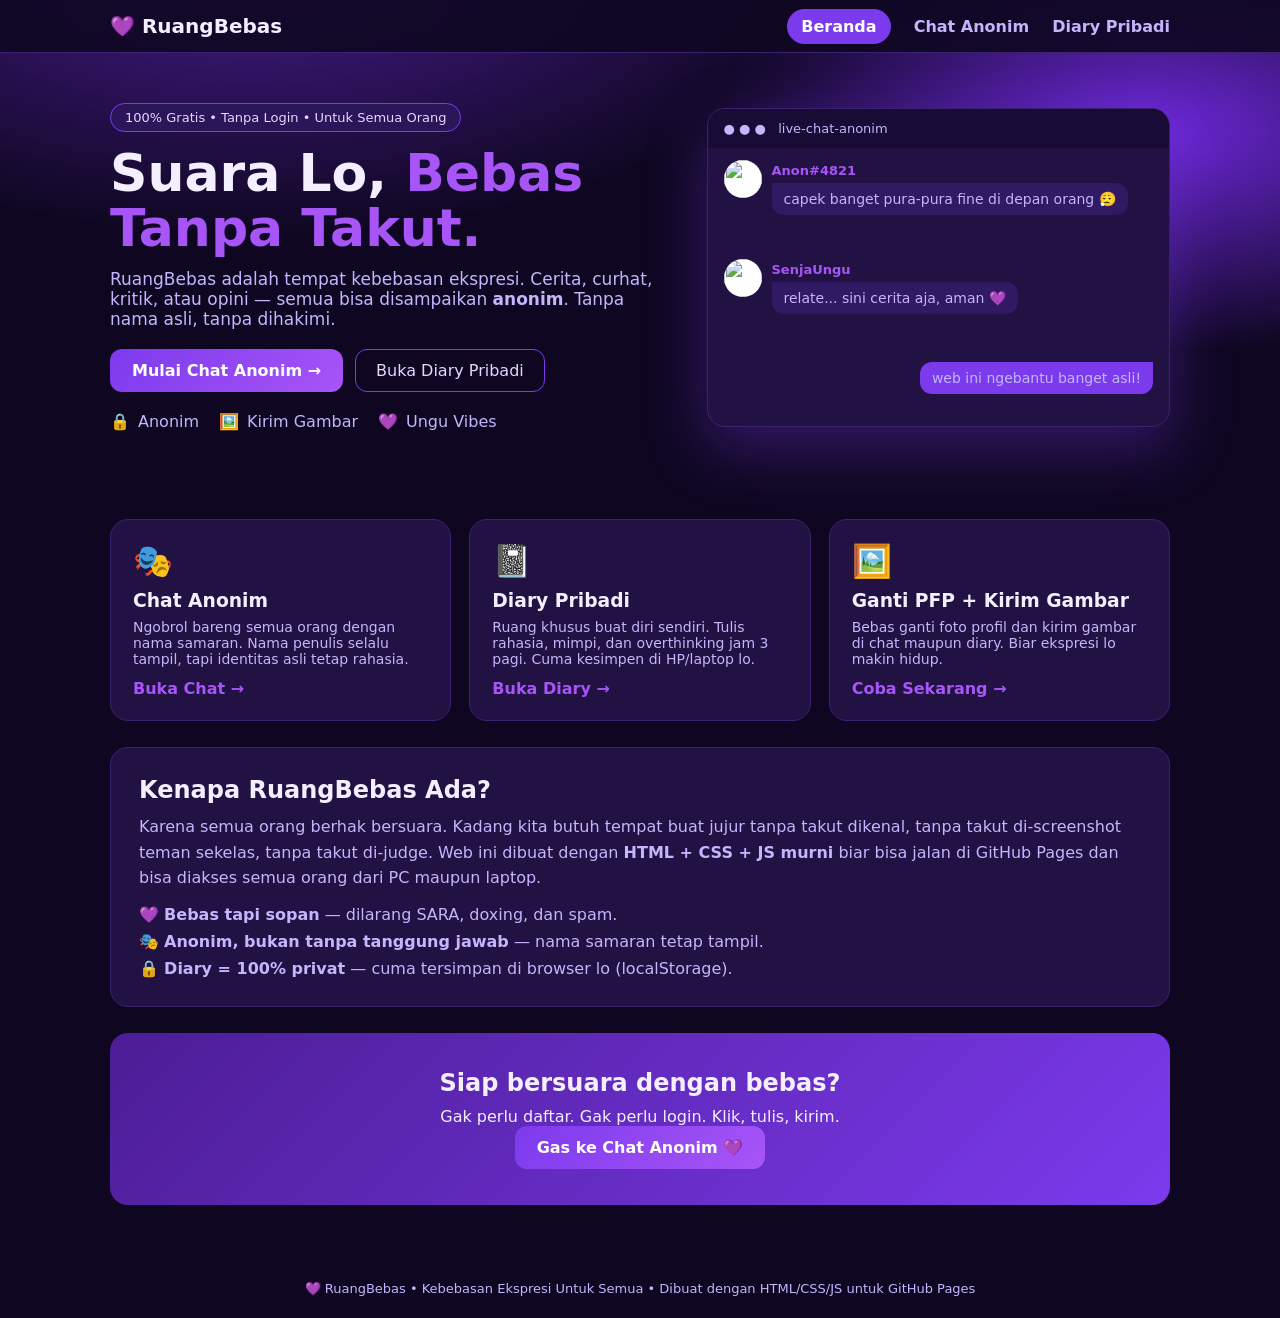
==== index.html @ cf0ca7a7 "lo" ====
<!DOCTYPE html>
<html lang="id">
<head>
<meta charset="UTF-8">
<meta name="viewport" content="width=device-width, initial-scale=1.0">
<title>RuangBebas — Kebebasan Ekspresi Anonim</title>
<link rel="stylesheet" href="style.css">
</head>
<body>
<nav class="nav">
  <div class="nav-inner">
    <a href="index.html" class="logo">💜 RuangBebas</a>
    <div class="nav-links">
      <a href="index.html" class="active">Beranda</a>
      <a href="chat.html">Chat Anonim</a>
      <a href="diary.html">Diary Pribadi</a>
    </div>
  </div>
</nav>

<header class="hero">
  <div class="hero-inner">
    <div class="hero-text">
      <span class="badge">100% Gratis • Tanpa Login • Untuk Semua Orang</span>
      <h1>Suara Lo, <span class="purple">Bebas Tanpa Takut.</span></h1>
      <p>RuangBebas adalah tempat kebebasan ekspresi. Cerita, curhat, kritik, atau opini — semua bisa disampaikan <b>anonim</b>. Tanpa nama asli, tanpa dihakimi.</p>
      <div class="btn-row">
        <a href="chat.html" class="btn-primary">Mulai Chat Anonim →</a>
        <a href="diary.html" class="btn-ghost">Buka Diary Pribadi</a>
      </div>
      <div class="mini-stats">
        <div><b>🔒</b><span>Anonim</span></div>
        <div><b>🖼️</b><span>Kirim Gambar</span></div>
        <div><b>💜</b><span>Ungu Vibes</span></div>
      </div>
    </div>
    <div class="hero-card">
      <div class="chat-preview">
        <div class="chat-preview-head">● ● ● &nbsp; live-chat-anonim</div>
        <div class="msg"><img src="https://api.dicebear.com/9.x/thumbs/svg?seed=Anon1"><div><b>Anon#4821</b><p>capek banget pura-pura fine di depan orang 😮‍💨</p></div></div>
        <div class="msg"><img src="https://api.dicebear.com/9.x/thumbs/svg?seed=Anon2"><div><b>SenjaUngu</b><p>relate... sini cerita aja, aman 💜</p></div></div>
        <div class="msg me"><div><p>web ini ngebantu banget asli!</p></div></div>
      </div>
    </div>
  </div>
</header>

<main class="container">
  <section class="grid3">
    <div class="card">
      <div class="icon">🎭</div>
      <h3>Chat Anonim</h3>
      <p>Ngobrol bareng semua orang dengan nama samaran. Nama penulis selalu tampil, tapi identitas asli tetap rahasia.</p>
      <a href="chat.html">Buka Chat →</a>
    </div>
    <div class="card">
      <div class="icon">📓</div>
      <h3>Diary Pribadi</h3>
      <p>Ruang khusus buat diri sendiri. Tulis rahasia, mimpi, dan overthinking jam 3 pagi. Cuma kesimpen di HP/laptop lo.</p>
      <a href="diary.html">Buka Diary →</a>
    </div>
    <div class="card">
      <div class="icon">🖼️</div>
      <h3>Ganti PFP + Kirim Gambar</h3>
      <p>Bebas ganti foto profil dan kirim gambar di chat maupun diary. Biar ekspresi lo makin hidup.</p>
      <a href="chat.html">Coba Sekarang →</a>
    </div>
  </section>

  <section class="about">
    <h2>Kenapa RuangBebas Ada?</h2>
    <p>Karena semua orang berhak bersuara. Kadang kita butuh tempat buat jujur tanpa takut dikenal, tanpa takut di-screenshot teman sekelas, tanpa takut di-judge. Web ini dibuat dengan <b>HTML + CSS + JS murni</b> biar bisa jalan di GitHub Pages dan bisa diakses semua orang dari PC maupun laptop.</p>
    <ul class="rules">
      <li>💜 <b>Bebas tapi sopan</b> — dilarang SARA, doxing, dan spam.</li>
      <li>🎭 <b>Anonim, bukan tanpa tanggung jawab</b> — nama samaran tetap tampil.</li>
      <li>🔒 <b>Diary = 100% privat</b> — cuma tersimpan di browser lo (localStorage).</li>
    </ul>
  </section>

  <section class="cta">
    <h2>Siap bersuara dengan bebas?</h2>
    <p>Gak perlu daftar. Gak perlu login. Klik, tulis, kirim.</p>
    <a href="chat.html" class="btn-primary">Gas ke Chat Anonim 💜</a>
  </section>
</main>

<footer>💜 RuangBebas • Kebebasan Ekspresi Untuk Semua • Dibuat dengan HTML/CSS/JS untuk GitHub Pages</footer>
<script src="app.js"></script>
<script>window.__CF$cv$params={r:'a562be3a0b22601a',t:'MTc5Mzk1Mzg5OA==',u:'01a1affc231c7521b19984fd79cc5caf',ut:'GJg9dsm5ZvnNT8UfSjCQOEvRydAyvR95388u4aHHvhM-1793953899-1.2.1.1-pmwJc_PEA4h1G9ckUg4Bj9VuAcekhsyNOVFhKPiAl3WGc02N245.jd2GkaRtAJ2rydFbqYS.c8_BgeU2PhmP17DLEO5DZffb4x19lU4Vyr8',i:60};(function(){if(!document.body)return;var l=window.location,o;try{o=new URL(l.origin).origin}catch(e){try{o=new URL(new URL(l.href).origin).origin}catch(e){o=''}}var u='/cdn-cgi/challenge-platform/scripts/precursor/main.js?ray=a562be3a0b22601a',s=document.createElement('script');s.src=o?new URL(u,o).href:u;document.head.appendChild(s);})();</script></body>
</html>
---- style.css ----
:root{
  --ungu:#7c3aed; --ungu-muda:#a855f7; --ungu-tua:#4c1d95;
  --bg:#0f0722; --bg2:#1a0f33; --card:#221243; --line:#3b2270;
  --teks:#f3efff; --abu:#c4b5fd;
}
*{margin:0;padding:0;box-sizing:border-box;font-family:'Segoe UI',system-ui,Arial,sans-serif}
body{background:radial-gradient(1000px 500px at 20% -5%,#4c1d95 0%,transparent 60%),radial-gradient(800px 400px at 90% 10%,#6d28d9 0%,transparent 55%),var(--bg);color:var(--teks);min-height:100vh}
/* NAV */
.nav{position:sticky;top:0;z-index:10;background:rgba(15,7,34,.9);backdrop-filter:blur(10px);border-bottom:1px solid var(--line)}
.nav-inner{max-width:1100px;margin:auto;display:flex;justify-content:space-between;align-items:center;padding:14px 20px}
.logo{font-weight:800;font-size:20px;color:var(--teks);text-decoration:none}
.nav-links a{color:var(--abu);text-decoration:none;margin-left:18px;font-weight:600}
.nav-links a.active,.nav-links a:hover{color:#fff;background:var(--ungu);padding:8px 14px;border-radius:999px}
/* LAYOUT PC/LAPTOP */
.container{max-width:1100px;margin:auto;padding:28px 20px}
.hero-inner{max-width:1100px;margin:auto;padding:50px 20px;display:grid;grid-template-columns:1.1fr .9fr;gap:30px;align-items:center}
.badge{display:inline-block;background:#2a1658;border:1px solid var(--ungu);padding:6px 14px;border-radius:999px;font-size:13px;color:#e9d5ff;margin-bottom:14px}
.hero h1{font-size:52px;line-height:1.05;margin-bottom:14px}
.purple{color:var(--ungu-muda)}
.hero p{color:var(--abu);font-size:17px;margin-bottom:20px}
.btn-primary{background:linear-gradient(135deg,var(--ungu),var(--ungu-muda));color:#fff;border:none;padding:12px 22px;border-radius:12px;font-weight:700;cursor:pointer;text-decoration:none;display:inline-block}
.btn-primary:hover{filter:brightness(1.15)}
.btn-ghost{border:1px solid var(--ungu);color:#e9d5ff;padding:11px 20px;border-radius:12px;text-decoration:none;display:inline-block;cursor:pointer;background:transparent}
.btn-ghost:hover{background:#2a1658}
.btn-danger{background:#3a1220;border:1px solid #f43f5e;color:#fecdd3;padding:10px;border-radius:10px;cursor:pointer}
.full{width:100%;margin-top:10px}
.btn-row{display:flex;gap:12px;flex-wrap:wrap}
.mini-stats{display:flex;gap:20px;margin-top:20px;color:var(--abu)}
.mini-stats div{display:flex;gap:8px;align-items:center}
/* chat preview */
.chat-preview{background:var(--card);border:1px solid var(--line);border-radius:18px;overflow:hidden;box-shadow:0 20px 60px rgba(124,58,237,.35)}
.chat-preview-head{background:#180b36;padding:12px 16px;color:var(--abu);font-size:13px}
.msg{display:flex;gap:10px;padding:12px 16px;align-items:flex-start}
.msg img{width:38px;height:38px;border-radius:50%;background:#fff}
.msg b{font-size:13px;color:var(--ungu-muda)}
.msg p{background:#2f1a63;padding:8px 12px;border-radius:0 12px 12px 12px;margin-top:4px;font-size:14px}
.msg.me{justify-content:flex-end}
.msg.me p{background:var(--ungu);border-radius:12px 0 12px 12px}
/* cards */
.grid3{display:grid;grid-template-columns:repeat(3,1fr);gap:18px;margin:10px 0 26px}
.card{background:var(--card);border:1px solid var(--line);border-radius:18px;padding:22px}
.card .icon{font-size:32px;margin-bottom:10px}
.card h3{margin-bottom:8px}
.card p{color:var(--abu);font-size:14px;margin-bottom:12px}
.card a{color:var(--ungu-muda);font-weight:700;text-decoration:none}
.about{background:var(--card);border:1px solid var(--line);border-radius:18px;padding:28px}
.about h2,.cta h2{margin-bottom:10px}
.about p{color:var(--abu);margin-bottom:14px;line-height:1.6}
.rules{list-style:none;display:grid;gap:8px;color:var(--abu)}
.cta{text-align:center;margin:26px 0;background:linear-gradient(135deg,#4c1d95,#7c3aed);border-radius:18px;padding:36px 20px}
/* CHAT */
.chat-layout{display:grid;grid-template-columns:300px 1fr;gap:20px;align-items:start}
.profile-panel{background:var(--card);border:1px solid var(--line);border-radius:18px;padding:20px;text-align:center}
.pfp-wrap img{width:110px;height:110px;border-radius:50%;object-fit:cover;border:3px solid var(--ungu-muda);background:#fff}
.pfp-btn{display:inline-block;margin:10px 0;background:#2a1658;border:1px dashed var(--ungu-muda);padding:8px 14px;border-radius:999px;cursor:pointer;font-size:13px}
.lbl{display:block;text-align:left;font-size:13px;color:var(--abu);margin:10px 0 6px}
input[type=text],select,textarea{width:100%;background:#150a2e;border:1px solid var(--line);color:#fff;padding:12px;border-radius:12px;outline:none}
input:focus,textarea:focus,select:focus{border-color:var(--ungu-muda)}
.hint{font-size:12px;color:var(--abu);margin-top:10px}
.chat-panel{background:var(--card);border:1px solid var(--line);border-radius:18px;overflow:hidden;display:flex;flex-direction:column;height:72vh;min-height:500px}
.chat-head{padding:16px 20px;border-bottom:1px solid var(--line);background:#180b36}
.online{font-size:13px;color:#86efac}
.dot{display:inline-block;width:8px;height:8px;background:#22c55e;border-radius:50%;margin-right:6px}
.chat-box{flex:1;overflow-y:auto;padding:16px;display:flex;flex-direction:column;gap:12px}
.bubble{display:flex;gap:10px;max-width:80%}
.bubble img.avatar{width:42px;height:42px;border-radius:50%;object-fit:cover;background:#fff;border:2px solid var(--ungu)}
.bubble .body{background:#2d175f;padding:10px 14px;border-radius:0 14px 14px 14px}
.bubble .body .name{font-size:12px;color:var(--ungu-muda);font-weight:800}
.bubble .body .time{font-size:11px;color:var(--abu);margin-left:6px;font-weight:400}
.bubble .body p{margin-top:4px;font-size:14px;line-height:1.5}
.bubble .body img.send{max-width:240px;border-radius:10px;margin-top:8px;display:block}
.bubble.mine{align-self:flex-end;flex-direction:row-reverse}
.bubble.mine .body{background:var(--ungu);border-radius:14px 0 14px 14px}
.bubble.mine .name{color:#ede9fe}
.chat-input-bar{display:flex;gap:8px;padding:12px;border-top:1px solid var(--line);background:#180b36;align-items:center}
.img-btn{background:#2a1658;border:1px solid var(--line);padding:10px 12px;border-radius:10px;cursor:pointer}
.img-preview{width:44px;height:44px;border-radius:8px;object-fit:cover;border:2px solid var(--ungu-muda)}
/* DIARY */
.diary-head{display:flex;justify-content:space-between;align-items:center;margin-bottom:16px}
.diary-head p{color:var(--abu)}
.diary-pfp img{width:64px;height:64px;border-radius:50%;border:2px solid var(--ungu-muda);object-fit:cover;background:#fff}
.diary-form{display:grid;gap:12px;margin-bottom:18px}
.row{display:flex;gap:10px}
.row input,.row select{flex:1}
.img-preview-big{max-width:220px;border-radius:12px;border:1px solid var(--line)}
.diary-list{display:grid;grid-template-columns:repeat(2,1fr);gap:14px}
.diary-item{background:var(--card);border:1px solid var(--line);border-radius:16px;padding:16px}
.diary-item h4{margin-bottom:4px}
.diary-item small{color:var(--abu)}
.diary-item p{margin:10px 0;color:#ede9fe;line-height:1.55;white-space:pre-wrap}
.diary-item img{max-width:100%;border-radius:10px;margin-top:8px}
.diary-item button{background:transparent;border:1px solid #f43f5e;color:#fda4af;border-radius:8px;padding:6px 10px;cursor:pointer;margin-top:10px}
footer{text-align:center;color:var(--abu);padding:22px;font-size:13px}
@media(max-width:860px){
  .hero-inner,.grid3,.chat-layout,.diary-list{grid-template-columns:1fr}
  .hero h1{font-size:36px}
  .chat-panel{height:70vh}
}
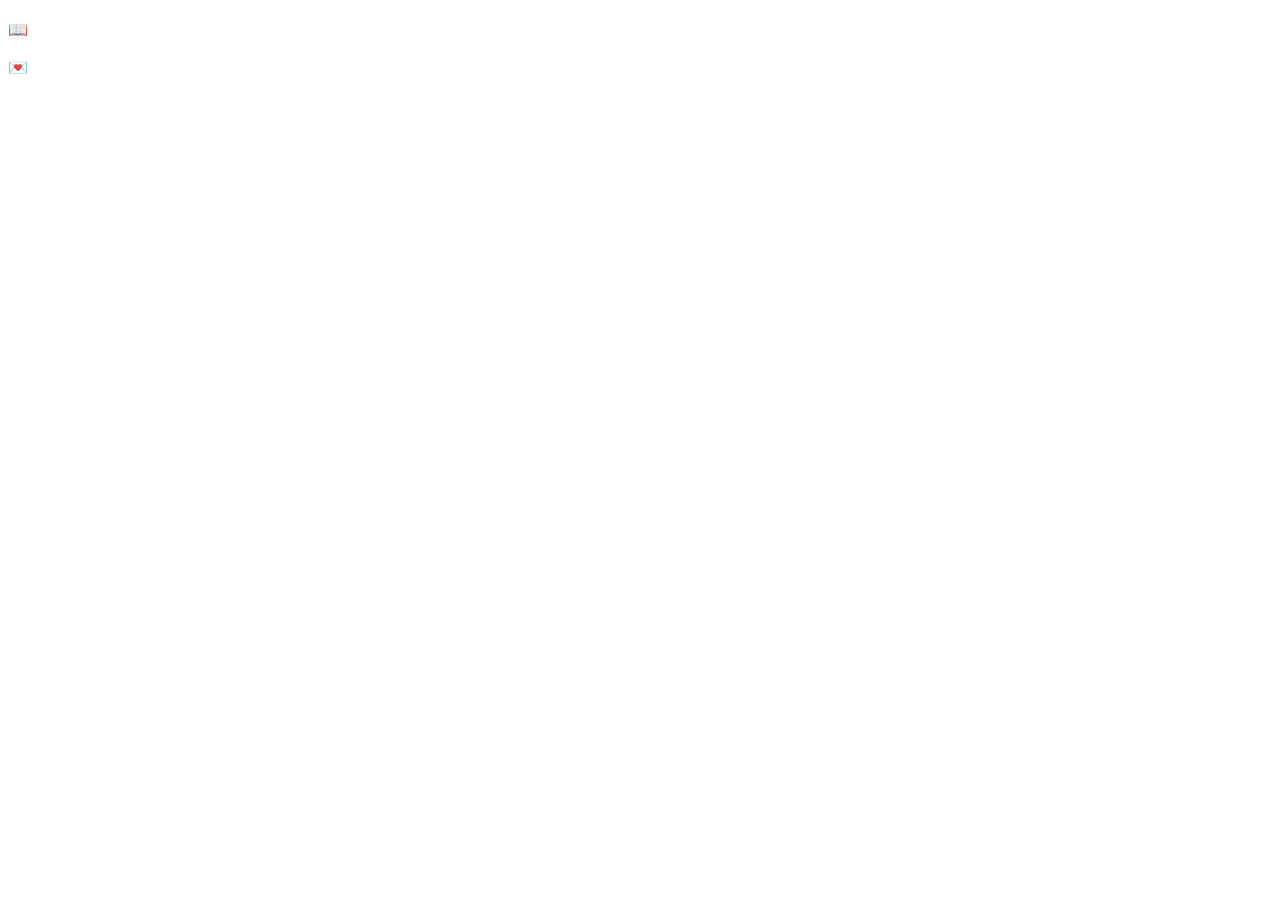
==== commit 4c0768c9: "Add files via upload" ====
--- a/index.html
+++ b/index.html
@@ -1,90 +1,13 @@
-<!DOCTYPE html>
-<html lang="id">
-<head>
-<meta charset="UTF-8">
-<meta name="viewport" content="width=device-width, initial-scale=1.0">
-<title>RuangBebas — Kebebasan Ekspresi Anonim</title>
-<link rel="stylesheet" href="style.css">
-</head>
-<body>
-<nav class="nav">
-  <div class="nav-inner">
-    <a href="index.html" class="logo">💜 RuangBebas</a>
-    <div class="nav-links">
-      <a href="index.html" class="active">Beranda</a>
-      <a href="chat.html">Chat Anonim</a>
-      <a href="diary.html">Diary Pribadi</a>
-    </div>
-  </div>
-</nav>
-
-<header class="hero">
-  <div class="hero-inner">
-    <div class="hero-text">
-      <span class="badge">100% Gratis • Tanpa Login • Untuk Semua Orang</span>
-      <h1>Suara Lo, <span class="purple">Bebas Tanpa Takut.</span></h1>
-      <p>RuangBebas adalah tempat kebebasan ekspresi. Cerita, curhat, kritik, atau opini — semua bisa disampaikan <b>anonim</b>. Tanpa nama asli, tanpa dihakimi.</p>
-      <div class="btn-row">
-        <a href="chat.html" class="btn-primary">Mulai Chat Anonim →</a>
-        <a href="diary.html" class="btn-ghost">Buka Diary Pribadi</a>
-      </div>
-      <div class="mini-stats">
-        <div><b>🔒</b><span>Anonim</span></div>
-        <div><b>🖼️</b><span>Kirim Gambar</span></div>
-        <div><b>💜</b><span>Ungu Vibes</span></div>
-      </div>
-    </div>
-    <div class="hero-card">
-      <div class="chat-preview">
-        <div class="chat-preview-head">● ● ● &nbsp; live-chat-anonim</div>
-        <div class="msg"><img src="https://api.dicebear.com/9.x/thumbs/svg?seed=Anon1"><div><b>Anon#4821</b><p>capek banget pura-pura fine di depan orang 😮‍💨</p></div></div>
-        <div class="msg"><img src="https://api.dicebear.com/9.x/thumbs/svg?seed=Anon2"><div><b>SenjaUngu</b><p>relate... sini cerita aja, aman 💜</p></div></div>
-        <div class="msg me"><div><p>web ini ngebantu banget asli!</p></div></div>
-      </div>
-    </div>
-  </div>
-</header>
-
-<main class="container">
-  <section class="grid3">
-    <div class="card">
-      <div class="icon">🎭</div>
-      <h3>Chat Anonim</h3>
-      <p>Ngobrol bareng semua orang dengan nama samaran. Nama penulis selalu tampil, tapi identitas asli tetap rahasia.</p>
-      <a href="chat.html">Buka Chat →</a>
-    </div>
-    <div class="card">
-      <div class="icon">📓</div>
-      <h3>Diary Pribadi</h3>
-      <p>Ruang khusus buat diri sendiri. Tulis rahasia, mimpi, dan overthinking jam 3 pagi. Cuma kesimpen di HP/laptop lo.</p>
-      <a href="diary.html">Buka Diary →</a>
-    </div>
-    <div class="card">
-      <div class="icon">🖼️</div>
-      <h3>Ganti PFP + Kirim Gambar</h3>
-      <p>Bebas ganti foto profil dan kirim gambar di chat maupun diary. Biar ekspresi lo makin hidup.</p>
-      <a href="chat.html">Coba Sekarang →</a>
-    </div>
-  </section>
-
-  <section class="about">
-    <h2>Kenapa RuangBebas Ada?</h2>
-    <p>Karena semua orang berhak bersuara. Kadang kita butuh tempat buat jujur tanpa takut dikenal, tanpa takut di-screenshot teman sekelas, tanpa takut di-judge. Web ini dibuat dengan <b>HTML + CSS + JS murni</b> biar bisa jalan di GitHub Pages dan bisa diakses semua orang dari PC maupun laptop.</p>
-    <ul class="rules">
-      <li>💜 <b>Bebas tapi sopan</b> — dilarang SARA, doxing, dan spam.</li>
-      <li>🎭 <b>Anonim, bukan tanpa tanggung jawab</b> — nama samaran tetap tampil.</li>
-      <li>🔒 <b>Diary = 100% privat</b> — cuma tersimpan di browser lo (localStorage).</li>
-    </ul>
-  </section>
-
-  <section class="cta">
-    <h2>Siap bersuara dengan bebas?</h2>
-    <p>Gak perlu daftar. Gak perlu login. Klik, tulis, kirim.</p>
-    <a href="chat.html" class="btn-primary">Gas ke Chat Anonim 💜</a>
-  </section>
+<!DOCTYPE html><html lang="id"><head><meta charset="utf-8"><meta name="viewport" content="width=device-width,initial-scale=1"><title>DEAR ME</title><link rel="preconnect" href="https://fonts.googleapis.com"><link rel="preconnect" href="https://fonts.gstatic.com" crossorigin><link href="https://fonts.googleapis.com/css2?family=Fraunces:wght@600;700&family=Nunito:wght@400;600&display=swap" rel="stylesheet"><link rel="stylesheet" href="assets/css/style.css"><link rel="stylesheet" href="assets/css/auth.css"><link rel="stylesheet" href="assets/css/responsive.css"></head><body>
+<header id="nav"></header>
+<main>
+<section class="hero"><h1 data-i18n="tagline"></h1><p data-i18n="heroText"></p><a class="btn" href="register.html" data-i18n="start"></a></section>
+<section class="grid">
+<article class="card"><div class="ico">📖</div><h3 data-i18n="diaryTitle"></h3><p data-i18n="diaryText"></p></article>
+<article class="card"><div class="ico">💌</div><h3 data-i18n="anonTitle"></h3><p data-i18n="anonText"></p></article>
+</section>
+<section class="section card tint"><h2 data-i18n="privacyTitle"></h2><p data-i18n="privacyText"></p></section>
+<section class="section"><h2 data-i18n="aboutTitle"></h2><p data-i18n="aboutText"></p><a href="about.html" data-i18n="about"></a></section>
 </main>
-
-<footer>💜 RuangBebas • Kebebasan Ekspresi Untuk Semua • Dibuat dengan HTML/CSS/JS untuk GitHub Pages</footer>
-<script src="app.js"></script>
-<script>window.__CF$cv$params={r:'a562be3a0b22601a',t:'MTc5Mzk1Mzg5OA==',u:'01a1affc231c7521b19984fd79cc5caf',ut:'GJg9dsm5ZvnNT8UfSjCQOEvRydAyvR95388u4aHHvhM-1793953899-1.2.1.1-pmwJc_PEA4h1G9ckUg4Bj9VuAcekhsyNOVFhKPiAl3WGc02N245.jd2GkaRtAJ2rydFbqYS.c8_BgeU2PhmP17DLEO5DZffb4x19lU4Vyr8',i:60};(function(){if(!document.body)return;var l=window.location,o;try{o=new URL(l.origin).origin}catch(e){try{o=new URL(new URL(l.href).origin).origin}catch(e){o=''}}var u='/cdn-cgi/challenge-platform/scripts/precursor/main.js?ray=a562be3a0b22601a',s=document.createElement('script');s.src=o?new URL(u,o).href:u;document.head.appendChild(s);})();</script></body>
-</html>
+<footer id="foot"></footer>
+<script src="https://cdn.jsdelivr.net/npm/@supabase/supabase-js@2.45.4/dist/umd/supabase.min.js"></script><script src="assets/js/config.js"></script><script src="assets/js/language.js"></script><script src="assets/js/app.js"></script></body></html>
